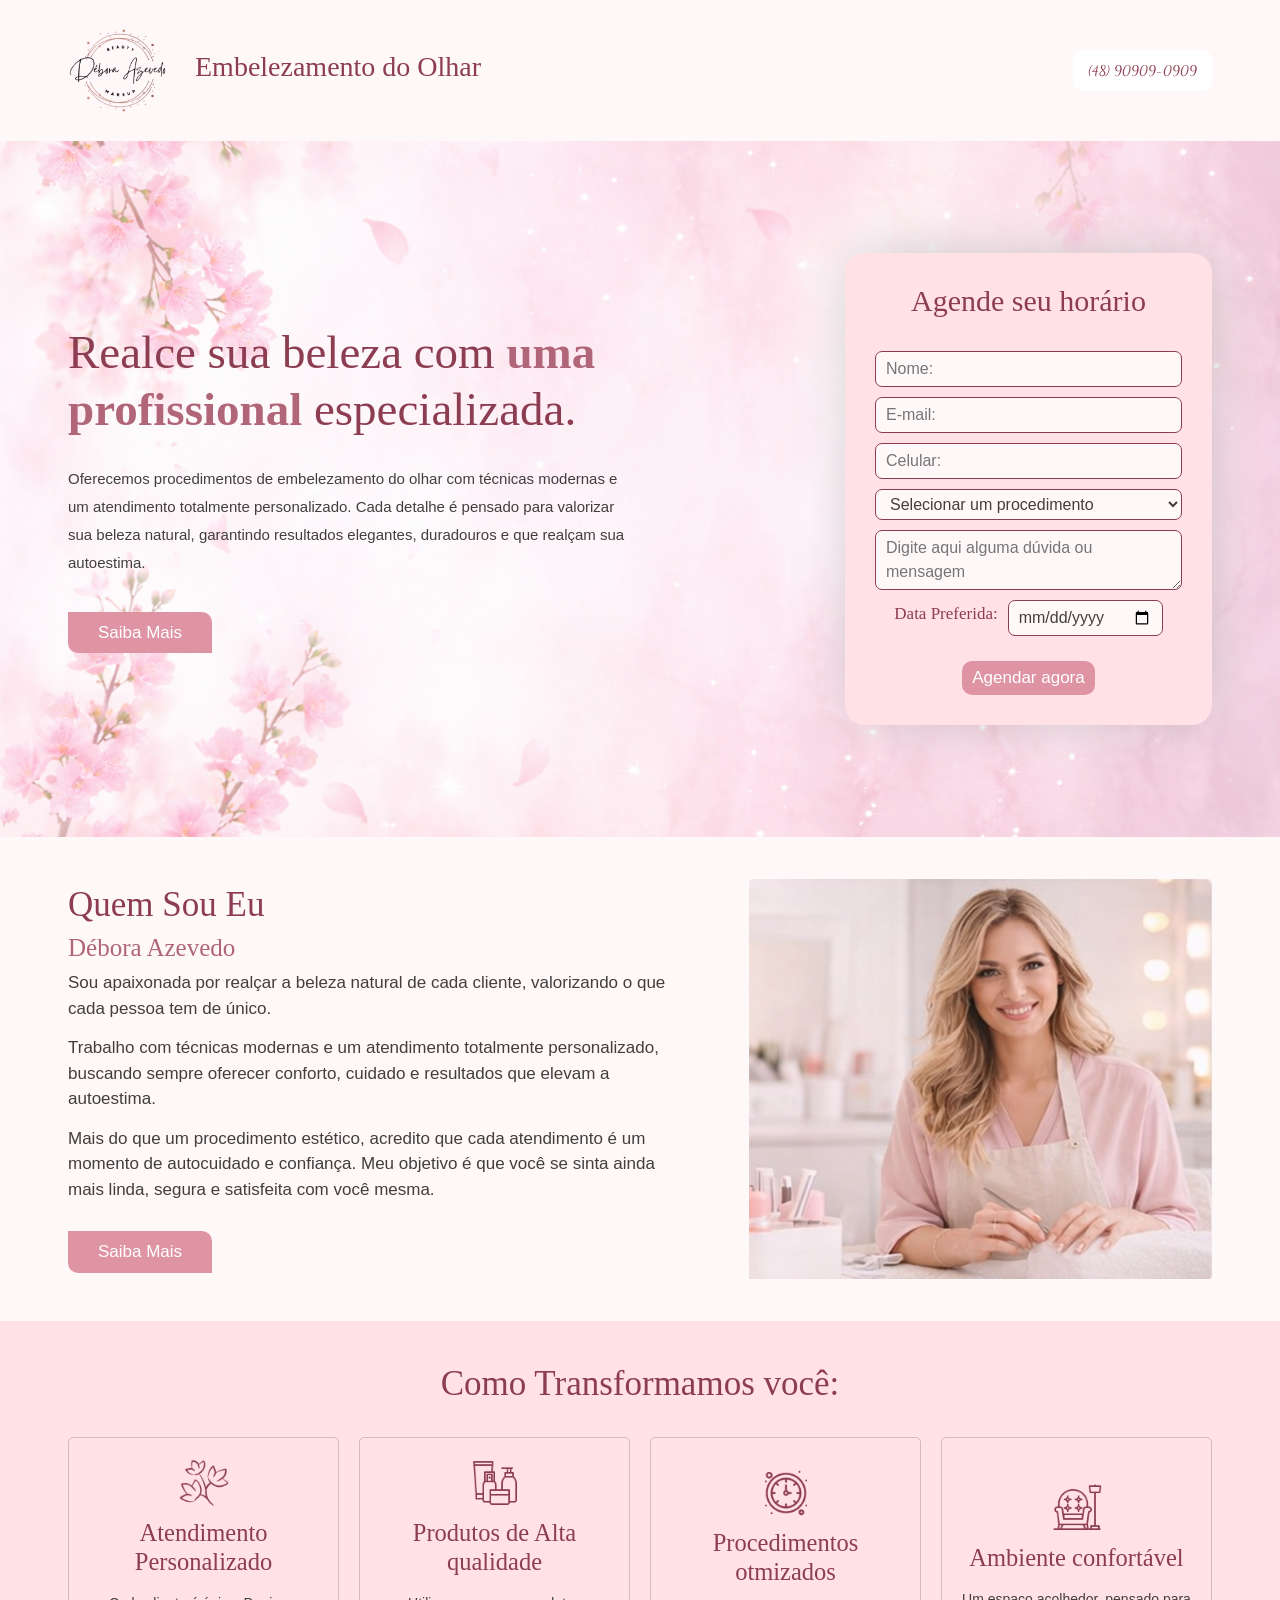
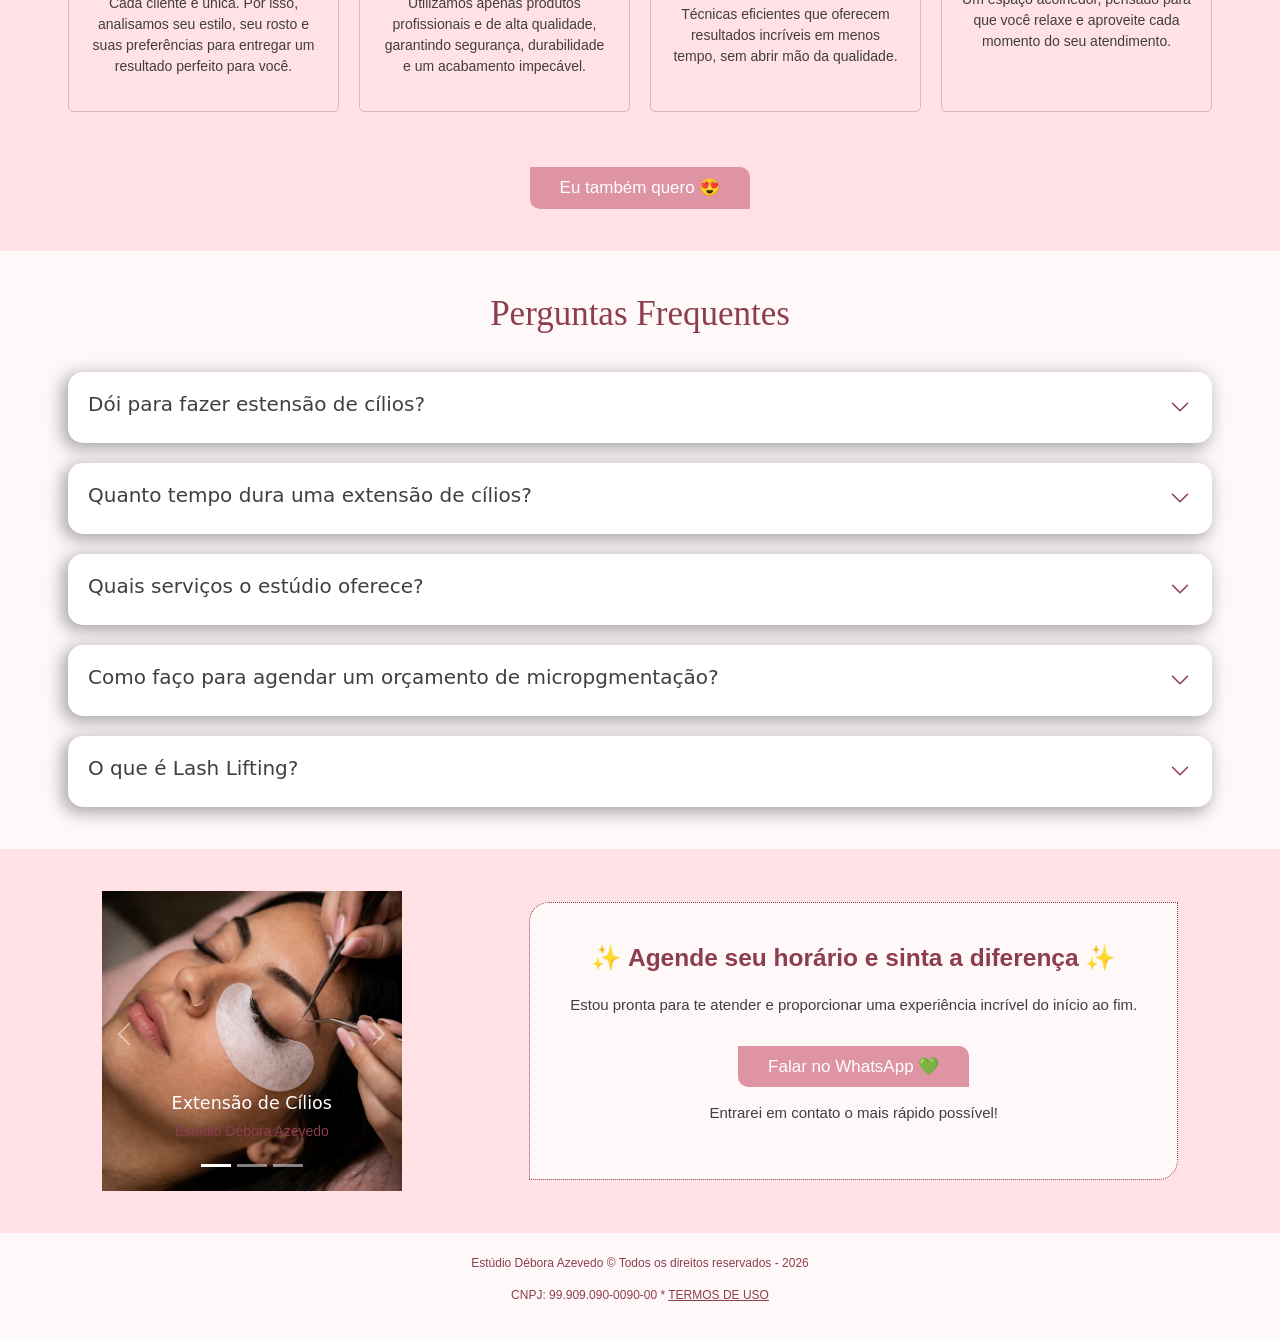
==== index.html @ c3d56dce "reorganizei as páginas" ====
<!DOCTYPE html>
<html lang="pt-br">

<head>
    <meta charset="UTF-8">
    <meta name="viewport" content="width=device-width, initial-scale=1.0">
    <!-- descrição do site -->
    <meta name="description" content="Estúdio de beleza especializado em cuidados pessoais e autoestima">
    <!-- meta de palavras chave -->
    <meta name="keywords"
        content="beleza, estética, autoestima, cuidados pessoais, amor próprio, extensão de cílios, maquiagem, curso de automaquiagem,
    micropgmentação labial, micropgmentação, sobrancelha, sobrancelha com henna, design de sobrancelha, brown lamination, estúdio, estúdio maquiagem, salão, cilios, sobrancelha">
    <!-- meta de autor do site -->
    <meta name="author" content="Nicole Azevedo">

    <!-- open graph -->
    <meta property="og:title" content="Estúdio de Beleza Débora Azevedo">
    <meta property="og:description" content="Realce sua beleza com uma profissional especializada">
    <meta property="og:image"
        content="https://github.com/NickAzv16/teste-frontend-developer/assets/img/logotipo-cf.jpg">
    <meta property="og:type" content="website">
    <meta name="theme-color" content="#ff82c0">

    <!-- link para css -->
    <link rel="stylesheet" href="css/style.css">
    <!-- link para css responsivo-->
    <link rel="stylesheet" href="css/responsivo.css">

    <!-- link bootstrap -->
    <link href="https://cdn.jsdelivr.net/npm/bootstrap@5.3.8/dist/css/bootstrap.min.css" rel="stylesheet">

    <!-- integrity="sha384-sRIl4kxILFvY47J16cr9ZwB07vP4J8+LH7qKQnuqkuIAvNWLzeN8tE5YBujZqJLB" -->
    <!-- crossorigin="anonymous" -->

    <title>Estúdio Débora Azevedo</title>
</head>

<body>
    <!-- INÍCIO HEADER -->
    <header>
        <section class="alinhamento">
            <div class="logotipo">
                <img src="img/logotipo-estudio-sf.png" alt="Logotipo estúdio Débora Azevedo">
                <h2>Embelezamento do Olhar</h2>
            </div>
            <a href="#" class="telefone">(48) 90909-0909</a>
        </section>
    </header>
    <!-- FIM HEADER -->

    <!-- INÍCIO MAIN -->
    <main>
        <section class="alinhamento">
            <!-- div que armazena textos do main -->
            <div class="caixa-texto">
                <h2>Realce sua beleza com <span class="cor-diferente">uma profissional </span>especializada.</h2>
                <p>Oferecemos procedimentos de embelezamento do olhar com técnicas modernas e um atendimento totalmente
                    personalizado.
                    Cada detalhe é pensado para valorizar sua beleza natural, garantindo resultados elegantes,
                    duradouros e que realçam sua autoestima.</p>
                <a href="#"><button class="mainBtn">Saiba Mais</button></a>
            </div>
            <!-- formulário main -->
            <form action="" id="formulario">
                <h3>Agende seu horário</h3>
                <!-- inputs -->
                <div class="inputs">
                    <input required type="text" id="nome" placeholder="Nome:">
                    <input required type="email" id="email" placeholder="E-mail:">
                    <input required type="text" id="celular" placeholder="Celular:">
                    <!-- seletor de procedimentos -->
                    <div class="divComInput">
                        <!-- <h4>Selecione o Procedimento:</h4> -->
                        <select name="selecionaProcedimento" id="procedimentos">
                            <option value="">Selecionar um procedimento</option>
                            <option value="sobrancelha">Design de Sobrancelha convencional</option>
                            <option value="sobrancelhaHenna">Design de Sobrancelha com Henna</option>
                            <option value="maquiagemSocial">Maquiagem Social</option>
                            <option value="maquiagemNoiva">Maquiagem De Noiva</option>
                            <option value="extensaoCilios">Extensão de cílios</option>
                            <option value="BrowLaminationConv">Brow Lamination convencional</option>
                            <option value="BrowLaminationHenna">Brow Lamination com Henna</option>
                        </select>
                    </div>
                    <textarea name="campoMensagem" id="mensagem"
                        placeholder="Digite aqui alguma dúvida ou mensagem"></textarea>
                    <!-- div com input e titulo para escolha de data -->
                    <div class="divComInput">
                        <h4>Data Preferida:</h4><input type="date" name="dataAgendamento" id="dataAgendamento">
                    </div>
                </div>
                <a href="#" onclick="enviaForm()"><button class="mainBtn">Agendar agora</button></a>
            </form>
        </section>
    </main>
    <!-- FIM MAIN -->

    <!-- INÍCIO SEÇÃO QUEM É...-->
    <section id="secao-quem">
        <section class="alinhamento">
            <div class="caixa-texto">
                <h2 class="title">Quem Sou Eu</h2>
                <h3 class="title">Débora Azevedo</h3>
                <p>Sou apaixonada por realçar a beleza natural de cada cliente, valorizando o que cada pessoa tem de
                    único.</p>
                <p>Trabalho com técnicas modernas e um atendimento totalmente personalizado, buscando sempre oferecer
                    conforto, cuidado e resultados que elevam a autoestima.</p>
                <p>Mais do que um procedimento estético, acredito que cada atendimento é um momento de autocuidado e
                    confiança. Meu objetivo é que você se sinta ainda mais linda, segura e satisfeita com você mesma.
                </p>
                <a href="#"><button class="mainBtn">Saiba Mais</button></a>
            </div>
            <img src="img/provisoria.png" alt="Imagem da profissional Débora Azevedo">
        </section>
    </section>
    <!-- FIM SEÇÃO QUEM É...-->

    <!-- INÍCIO SEÇÃO TRANSFORMAÇÃO -->
    <section id="transformacao">
        <section class="alinhamento">
            <h2 class="title">Como Transformamos você:</h2>
            <!-- div com cards -->
            <div class="cards">
                <!-- card 1 -->
                <div class="card">
                    <img src="img/t1.png" alt="imagem do card 1">
                    <h3>Atendimento Personalizado</h3>
                    <p>Cada cliente é única. Por isso, analisamos seu estilo, seu rosto e suas preferências para
                        entregar um resultado perfeito para você.</p>
                </div>
                <!-- card 2 -->
                <div class="card">
                    <img src="img/t2.png" alt="imagem do card 2">
                    <h3>Produtos de Alta qualidade</h3>
                    <p>Utilizamos apenas produtos profissionais e de alta qualidade, garantindo segurança, durabilidade
                        e um acabamento impecável.</p>
                </div>
                <!-- card 3 -->
                <div class="card">
                    <img src="img/t3.png" alt="imagem do card 3">
                    <h3>Procedimentos otmizados</h3>
                    <p>Técnicas eficientes que oferecem resultados incríveis em menos tempo, sem abrir mão da qualidade.
                    </p>
                </div>
                <!-- card 4 -->
                <div class="card">
                    <img src="img/t4.png" alt="imagem do card 4">
                    <h3>Ambiente confortável</h3>
                    <p>Um espaço acolhedor, pensado para que você relaxe e aproveite cada momento do seu atendimento.
                    </p>
                </div>
            </div>
            <a href="#"><button class="mainBtn">Eu também quero 😍</button></a>
        </section>
    </section>

    <!-- FIM SEÇÃO TRANSFORMAÇÃO -->

    <!-- INÍCIO SEÇÃO FAQ -->
    <section id="secao-faq">
        <section class="alinhamento">
            <h2 class="title">Perguntas Frequentes</h2>
            <div class="faq">

                <!-- caixa pergunta 1 -->
                <div class="caixaPergunta">
                    <div class="pergunta" onclick="clicarPergunta(this)">
                        <h3>Dói para fazer estensão de cílios?</h3>
                        <img class="setaPergunta seta" src="img/seta.png" alt="setinha pra baixo">
                    </div>
                    <div class="resposta">
                        <p>Não! O procedimento é totalmente indolor.
                            Você permanece de olhos fechados durante toda a aplicação, em um ambiente confortável e
                            relaxante. Muitas clientes, inclusive, aproveitam para descansar durante o atendimento.</p>
                    </div>
                </div>

                <!-- caixa pergunta 2 -->
                <div class="caixaPergunta">
                    <div class="pergunta" onclick="clicarPergunta(this)">
                        <h3>Quanto tempo dura uma extensão de cílios?</h3>
                        <img class="setaPergunta seta" src="img/seta.png" alt="setinha pra baixo">
                    </div>
                    <div class="resposta">
                        <p>A durabilidade varia de acordo com os cuidados e o ciclo natural dos seus cílios, mas
                            geralmente dura entre 3 a 5 semanas.
                            Para manter o efeito sempre bonito, recomendamos manutenções periódicas.</p>
                    </div>
                </div>

                <!-- caixa pergunta 3 -->
                <div style="width:100%;" class="caixaPergunta">
                    <div class="pergunta" onclick="clicarPergunta(this)">
                        <h3>Quais serviços o estúdio oferece?</h3>
                        <img class="setaPergunta seta" src="img/seta.png" alt="setinha pra baixo">
                    </div>
                    <div class="resposta">
                        <p>Oferecemos procedimentos especializados para realçar sua beleza natural, como:</p>
                        <p>• Extensão de cílios</p>
                        <p>• Lash lifting</p>
                        <p>• Design de sobrancelhas</p>
                        <p>• Micropigmentação</p>
                        <p>• Maquiagem profissional</p>
                        <p>Cada atendimento é personalizado de acordo com seu estilo e preferência.</p>
                    </div>
                </div>

                <!-- caixa pergunta 4 -->
                <div class="caixaPergunta">
                    <div class="pergunta" onclick="clicarPergunta(this)">
                        <h3>Como faço para agendar um orçamento de micropgmentação?</h3>
                        <img class="setaPergunta seta" src="img/seta.png" alt="setinha pra baixo">
                    </div>
                    <div class="resposta">
                        <p>Você pode agendar de forma simples através do formulário no site ou entrando em contato pelo
                            WhatsApp.
                            Assim, conseguimos entender melhor o que você deseja e te orientar da melhor forma antes do
                            procedimento.</p>
                    </div>
                </div>

                <!-- caixa pergunta 5 -->
                <div class="caixaPergunta">
                    <div class="pergunta" onclick="clicarPergunta(this)">
                        <h3>O que é Lash Lifting?</h3>
                        <img class="setaPergunta seta" src="img/seta.png" alt="setinha pra baixo">
                    </div>
                    <div class="resposta">
                        <p>O Lash Lifting é um procedimento que eleva e curva os cílios naturais, proporcionando um
                            efeito mais alongado e destacado, sem a necessidade de extensão.
                            É ideal para quem busca um olhar mais marcante de forma natural.</p>
                    </div>
                </div>
            </div>
        </section>
    </section>
    <!-- FIM SEÇÃO FAQ -->

    <!-- INICIO SEÇÃO ULTIMA-CHAMADA -->
    <section class="ultimaChamada">
        <section class="alinhamento">
            <!-- carrossel do portifólio -->
            <div class="carrossel">
                <div id="carouselExampleCaptions" class="carousel slide">
                    <div class="carousel-indicators">
                        <button type="button" data-bs-target="#carouselExampleCaptions" data-bs-slide-to="0"
                            class="active" aria-current="true" aria-label="Slide 1"></button>
                        <button type="button" data-bs-target="#carouselExampleCaptions" data-bs-slide-to="1"
                            aria-label="Slide 2"></button>
                        <button type="button" data-bs-target="#carouselExampleCaptions" data-bs-slide-to="2"
                            aria-label="Slide 3"></button>
                    </div>
                    <!-- imagem 1 do carrosel -->
                    <div class="carousel-inner">
                        <div class="carousel-item active">
                            <img src="img/p1.png" class="d-block w-100"
                                alt="imagem de um procedimento de extensão de cílios">
                            <div class="carousel-caption d-none d-md-block">
                                <h5>Extensão de Cílios</h5>
                                <p class="p-carrossel">Estúdio Débora Azevedo</p>
                            </div>
                        </div>
                        <!-- imagem 2 -->
                        <div class="carousel-item">
                            <img src="img/p2.png" class="d-block w-100"
                                alt="imagem de um procedimento de Design de Sobrancelha">
                            <div class="carousel-caption d-none d-md-block">
                                <h5>Design de Sobrancelha</h5>
                                <p class="p-carrossel">Estúdio Débora Azevedo</p>
                            </div>
                        </div>
                        <!-- imagem 3 -->
                        <div class="carousel-item">
                            <img src="img/p3.png" class="d-block w-100"
                                alt="imagem de um procedimento de Maquiagem profissional">
                            <div class="carousel-caption d-none d-md-block">
                                <h5>Maquiagem profissional</h5>
                                <p class="p-carrossel">Estúdio Débora Azevedo</p>
                            </div>

                        </div>
                    </div>
                    <button class="carousel-control-prev" type="button" data-bs-target="#carouselExampleCaptions"
                        data-bs-slide="prev">
                        <p class="carousel-control-prev-icon" aria-hidden="true"></p>
                        <p class="visually-hidden">Previous</p>
                    </button>
                    <button class="carousel-control-next" type="button" data-bs-target="#carouselExampleCaptions"
                        data-bs-slide="next">
                        <p class="carousel-control-next-icon" aria-hidden="true"></p>
                        <p class="visually-hidden">Next</p>
                    </button>
                </div>
            </div>

            <div class="caixaTexto">
                <h3>✨ Agende seu horário e sinta a diferença ✨</h3>
                <p>Estou pronta para te atender e proporcionar uma experiência incrível do início ao fim.</p>
                <a href="#"><button class="mainBtn">Falar no WhatsApp 💚</button></a>
                <p>Entrarei em contato o mais rápido possível!</p>
            </div>

        </section>
        </div>







    </section>
    <!-- FIM SEÇÃO ULTIMA-CHAMADA -->

    <!-- INÍCIO RODAPÉ -->
    <footer>
        <section class="alinhamento">
            <p>Estúdio Débora Azevedo © Todos os direitos reservados - 2026</p>
            <p>CNPJ: 99.909.090-0090-00 * <a href="#">TERMOS DE USO</a></p>
        </section>
    </footer>
    <!-- FIM RODAPÉ -->

    <script src="js/script.js"></script>

    <!-- Script do bootstrap -->
    <script src="https://cdn.jsdelivr.net/npm/bootstrap@5.3.8/dist/js/bootstrap.bundle.min.js"
        integrity="sha384-FKyoEForCGlyvwx9Hj09JcYn3nv7wiPVlz7YYwJrWVcXK/BmnVDxM+D2scQbITxI"
        crossorigin="anonymous"></script>

</body>

</html>
---- css/style.css ----
@import url('https://fonts.googleapis.com/css2?family=Dancing+Script:wght@400..700&display=swap');

* {
    margin: 0;
    padding: 0;
    outline: 0;
    box-sizing: border-box;
    font-size: 14px;
}

/* root de cor */
:root {
    --rosaClaro: #fff8f9;
    --rosaMedio: #b06678;
    --rosaEscuro: #8d3d51;
    --rosaForm: #ffe1e6;
    --rosaBtn: #DF94A3;
    --cinza: #423e3e;
}

/* root de fonte family */
:root {
    --cursiva: "Dancing Script", cursive;
    --titulo: "Playfair Display", serif;
    --texto: "Poppins", sans-serif;
}

body {
    p {
        font-family: var(--texto);
        color: var(--cinza);
    }

    h1,
    h2 {
        font-family: var(--titulo);
    }
}

/* configurando seção de alinhamento */
.alinhamento {
    width: 100%;
    max-width: 1200px;
    padding: 3rem 2rem;
    margin: 0 auto;
}

/* INÍCIO HEADER */
header {
    background-color: var(--rosaClaro);

    .alinhamento {
        display: flex;
        justify-content: space-between;
        align-items: center;
        padding-top: 2rem;
        padding-bottom: 2rem;

        .logotipo {
            display: flex;
            align-items: center;
            gap: 2rem;
            color: var(--rosaEscuro);
            font-family: var(--cursiva);
            font-size: 13px;

            img {
                height: 85px;
            }
        }

        .telefone {
            text-decoration: none;
            font-family: var(--cursiva);
            font-weight: 400;
            background: white;
            padding: 10px 15px;
            border-radius: 10px;
            color: var(--rosaEscuro);
            transition: transform 0.4s ease;

            &:hover {
                transform: translateY(-5px);
            }
        }


    }
}

/* FIM HEADER */

/* INÍCIO MAIN */
main {
    background-image: url(../img/5.png);
    background-position: center;
    background-repeat: no-repeat;
    background-size: cover;
    padding-top: 5rem;
    padding-bottom: 5rem;

    .alinhamento {
        display: flex;
        justify-content: space-between;
        align-items: center;

        .caixa-texto {
            max-width: 50%;
            display: flex;
            flex-direction: column;
            gap: 1.5rem;
            align-items: start;

            h2 {
                font-size: 47px;
                color: var(--rosaEscuro);
            }

            p {
                line-height: 2rem;
                font-size: 15px;
            }

            .cor-diferente {
                font-size: 47px;
                color: var(--rosaMedio);
                font-weight: 600;
            }
        }

        #formulario {
            display: flex;
            flex-direction: column;
            background-color: var(--rosaForm);
            text-align: center;
            padding: 30px;
            border-radius: 20px;
            gap: 25px;
            box-shadow: 3px -1px 56px -10px rgba(169, 169, 169, 0.75);
            -webkit-box-shadow: 3px -1px 56px -10px rgba(169, 169, 169, 0.75);
            -moz-box-shadow: 3px -1px 56px -10px rgba(169, 169, 169, 0.75);

            h3 {
                font-family: var(--titulo);
                font-size: 30px;
                color: var(--rosaEscuro);
            }

            .inputs {

                display: flex;
                flex-direction: column;
                gap: 10px;
                /* align-items: center; */

                h4 {
                    font-family: var(--titulo);
                    font-size: 17px;
                    color: var(--rosaEscuro);
                }

                input,
                textarea,
                select,
                option {
                    background-color: var(--rosaClaro);
                    font-family: var(--texto);
                    color: var(--cinza);
                    font-size: 16px;
                    border: 1px solid var(--rosaEscuro);
                    padding: 5px 10px;
                    border-radius: 7px;
                    cursor: pointer;
                }

                .divComInput {
                    display: flex;
                    /* flex-direction: column;  */
                    align-items: center;
                    justify-content: center;
                    gap: 10px;
                }
            }

            .mainBtn {
                border-radius: 10px;
                padding: 4px 10px;
                font-size: 17px;
            }


        }
    }
}

.mainBtn {
    border: none;
    font-size: 17px;
    background: var(--rosaBtn);
    color: white;
    font-family: var(--texto);
    font-weight: 400;
    padding: 8px 30px;
    border-radius: 0 10px 0 10px;
}


/* FIM MAIN */

/* INÍCIO SEÇÃO QUEM SOMOS */
#secao-quem {
    background-color: var(--rosaClaro);

    .alinhamento {
        display: flex;
        justify-content: space-around;
        align-items: center;
        gap: 80px;

        .caixa-texto {
            display: flex;
            flex-direction: column;

            h2 {
                font-size: 35px;
            }

            h3 {
                font-size: 25px;
                color: var(--rosaMedio);
            }

            p {
                font-family: var(--texto);
                font-size: 17px;
                color: var(--cinza);
            }

            button {
                margin-top: 15px;
            }

        }

        img {
            height: 400px;
        }
    }

}

.title {
    font-size: 30px;
    font-family: var(--titulo);
    color: var(--rosaEscuro);

}

/* FIM SEÇÃO QUEM SOMOS */

/* INÍCIO SEÇÃO TRANSFORMAÇÃO */
#transformacao {
    background-color: var(--rosaForm);

    .alinhamento {
        display: flex;
        flex-direction: column;
        gap: 25px;
        text-align: center;

        h2 {
            font-size: 35px;
        }

        .cards {
            /* display: flex;
            flex-wrap: wrap;
            gap: 5%;
            justify-content: center;
            padding: 10px 0; */
            display: grid;
            grid-template-columns: repeat(auto-fit, minmax(15rem, 1fr));
            gap: 20px;

            .card {
                /* width: 200px; */
                display: flex;
                flex-direction: column;
                gap: 10px;
                justify-content: center;
                align-items: center;
                background: transparent;
                padding: 20px;
                transition: transform ease 0.5s;

                &:hover {
                    cursor: pointer;
                    transform: translateY(-10px);
                    box-shadow: -2px -2px 52px -8px rgba(252, 252, 252, 0.75);
                    -webkit-box-shadow: -2px -2px 52px -8px rgba(252, 252, 252, 0.75);
                    -moz-box-shadow: -2px -2px 52px -8px rgba(252, 252, 252, 0.75);
                }

                h3 {
                    color: var(--rosaEscuro);
                    font-family: var(--titulo);
                }

                p {
                    font-family: var(--texto);
                    color: var(--cinza);
                }

                img {
                    width: 50px;
                }
            }

        }

        .mainBtn {
            margin-top: 30px;
            transition: 0.3s ease;

            &:hover {
                transform: scale(1.05);
            }
        }
    }
}


/* FIM SEÇÃO TRANSFORMAÇÃO */

/* INÍCIO SEÇÃO FAQ */
#secao-faq {
    background-color: var(--rosaClaro);

    .alinhamento {

        display: flex;
        flex-direction: column;
        justify-content: center;
        align-items: center;
        gap: 30px;

        h2 {
            font-size: 35px;
        }

        .faq {
            display: flex;
            flex-direction: column;
            justify-content: center;
            align-items: center;
            gap: 20px;

            .caixaPergunta {
                background: white;
                padding: 20px;
                border-radius: 15px;
                box-shadow: -4px 4px 16px 2px rgba(109, 109, 109, 0.57);
                -webkit-box-shadow: -4px 4px 16px 2px rgba(109, 109, 109, 0.57);
                -moz-box-shadow: -4px 4px 16px 2px rgba(109, 109, 109, 0.57);

                .pergunta {
                    display: flex;
                    justify-content: space-between;
                }

                h3 {
                    font-size: 20px;
                    color: var(--cinza);
                }

                .resposta {
                    p {
                        color: var(--cinza);
                        font-size: 16px;
                    }
                }
            }
        }
    }
}

/* FIM SEÇÃO FAQ */

/* INÍCIO ANIMAÇÃO FAQ */
.pergunta {
    display: flex;
    align-items: center;

    &:hover {
        cursor: pointer;
    }
}

.resposta {
    height: 0;
    margin: 0;
    padding: 0;
    opacity: 0;
    overflow: hidden;
    transition: opacity .3s;
}

.aberto {
    height: 100%;
    opacity: 1;
}

/* pra seta girar pra cima e pra baixo */
.caixaPergunta:has(.girar) .seta {
    transform: rotate(180deg);
}

.seta {
    /* Animação pra seta girar */
    transition: transform .2s linear;
}

/* FIM ANIMAÇÃO FAQ */



/* INÍCIO SEÇÃO ÚLTIMA CHAMADA */
.ultimaChamada {
    background-color: var(--rosaForm);

    .alinhamento {
        display: flex;
        justify-content: space-around;
        align-items: center;
        gap: 60px;



        .carrossel {
            max-width: 30%;
        }

        img {
            height: 300px;
            width: 300px;
        }

        .caixaTexto {
            background-color: var(--rosaClaro);
            padding: 40px;
            border-radius: 20px 0 20px 0;
            border: 1px dotted var(--rosaEscuro);
            display: flex;
            flex-direction: column;
            justify-content: center;
            align-items: center;
            gap: 15px;
            flex-wrap: wrap;

            h3 {
                font-family: var(--texto);
                color: var(--rosaEscuro);
                font-weight: bold;

            }

            p {
                font-family: var(--texto);
                color: var(--cinza);
                font-size: 15px;
            }

            .mainBtn {
                transition: 0.3s ease;

                &:hover {
                    transform: scale(1.05);
                }
            }
        }
    }
}

.carousel-item .active {
    img {
        height: 100px;
        width: 100px;
    }
}

.p-carrossel {
    color: var(--rosaEscuro);
}

/* FIM SEÇÃO ÚLTIMA CHAMADA */

/* INÍCIO RODAPÉ */
footer {
    background-color: #FFF8F9;

    .alinhamento {
        text-align: center;
        padding: 1.5rem 0;

        p {
            color: var(--rosaEscuro);
            font-size: 12px;
        }

        a {
            color: var(--rosaEscuro);
            font-size: 12px;
        }
    }
}



/* FIM RODAPÉ */
---- css/responsivo.css ----
/* Responsividade para um celular grande*/
@media (max-width:480px) {

    /* header */
    header {
        .alinhamento {
            .logotipo {
                h2 {

                    font-size: 15px;
                }

                img {
                    height: 70px;
                }

            }

            .telefone {
                font-size: 13px;
            }
        }
    }

    /* main */
    main {
        .alinhamento {
            flex-direction: column;
            gap: 3.5rem;

            .caixa-texto {
                max-width: 100%;
                justify-content: center;
                text-align: center;
                align-items: center;
            }
        }
    }

    /* seção quem */
    #secao-quem {
        .alinhamento {
            flex-direction: column;
            text-align: center;

            img {
                height: 300px;
            }
        }
    }

    /* seção ultima chamada */
    .ultimaChamada {
        .alinhamento {
            flex-direction: column;
            justify-content: center;
            align-items: center;

            .carrossel {
                max-width: 100%;
            }
        }
    }
}

/* Responsividade para tablets */
@media (min-width:481px) and (max-width:850px) {

    /* header */
    header {
        .alinhamento {
            justify-content: center;
            gap: 20px;
        }
    }

    /* seção quem */
    #secao-quem {
        .alinhamento {
            /* flex-direction: column; */
            justify-content: center;
            text-align: center;

            .caixa-texto {
                padding: 0 1.5rem;
                gap: 0.5rem;

                p {
                    font-size: 15px;
                }
            }

            img {
                height: 300px;
            }
        }
    }

    /* seção ultima chamada */
    .ultimaChamada {
        .alinhamento {
            flex-direction: column;
            justify-content: center;
            align-items: center;

            .carrossel {
                max-width: 100%;
            }
        }
    }
}
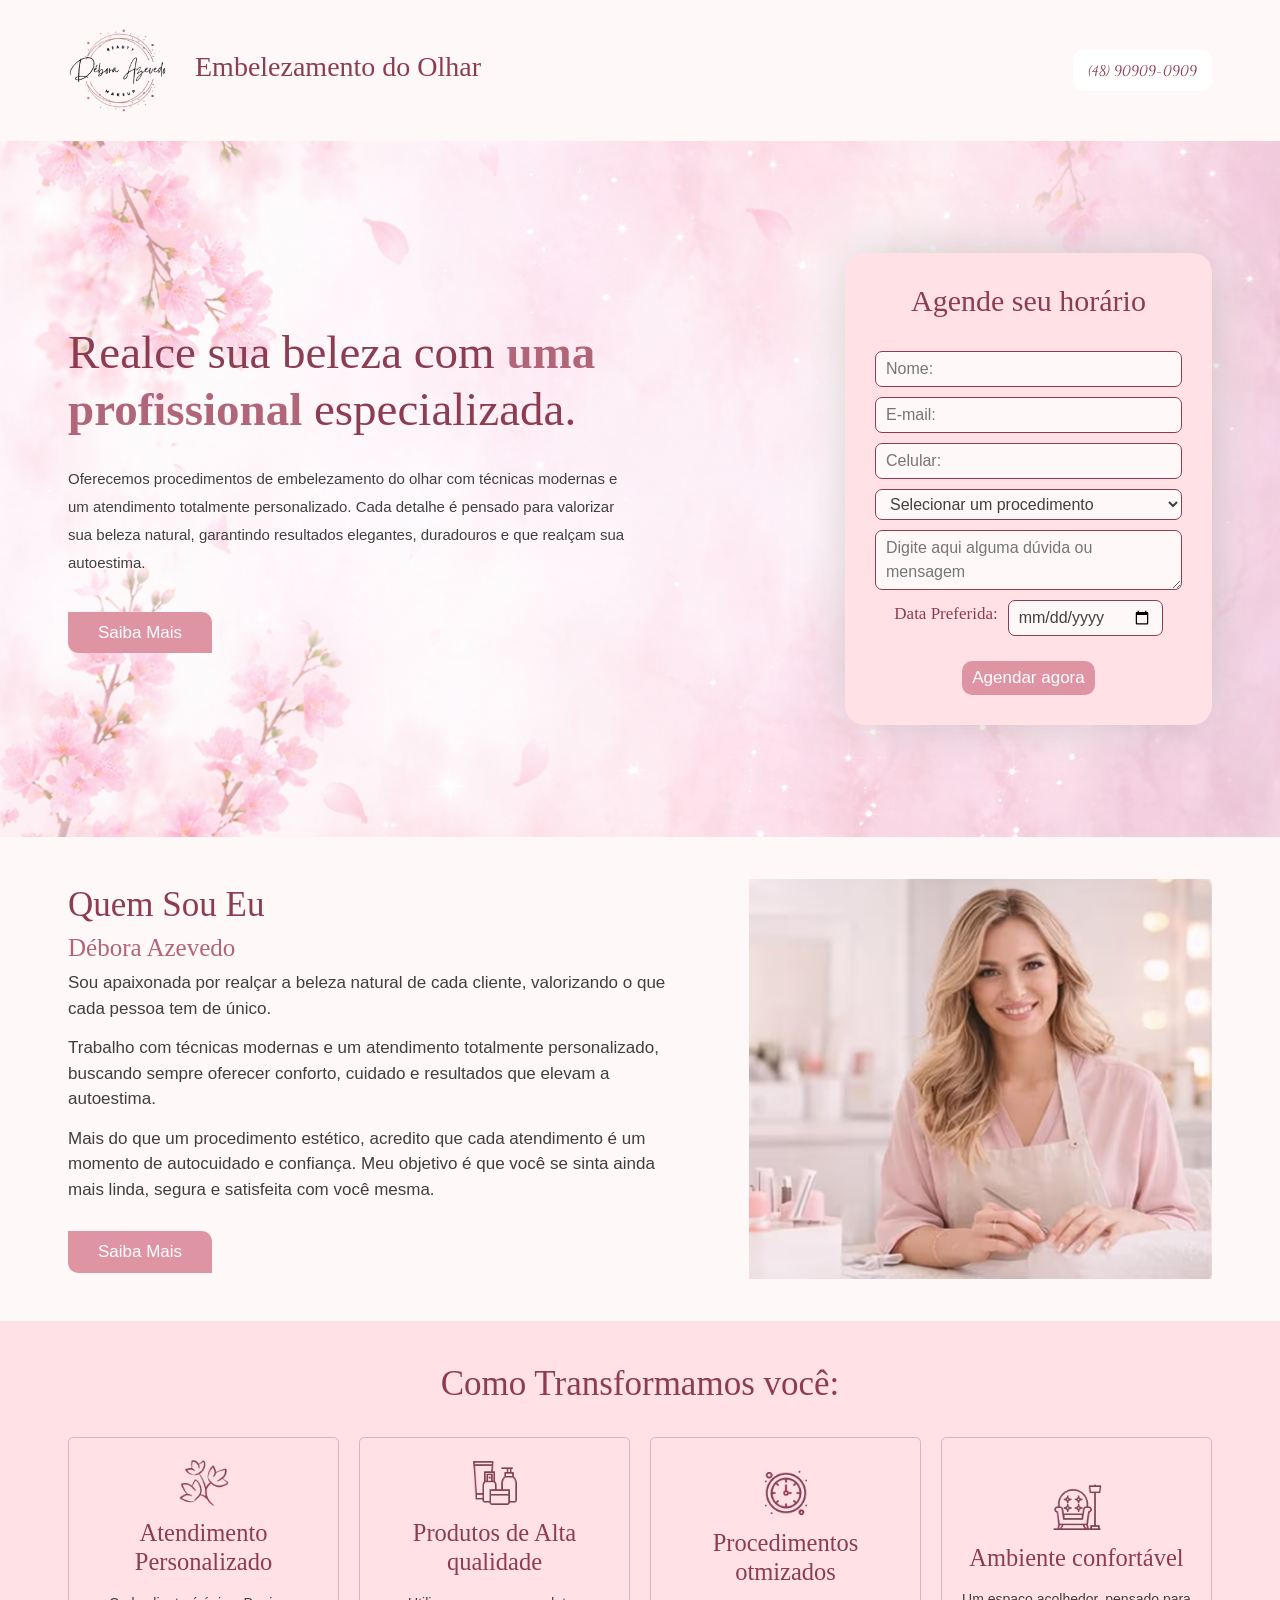
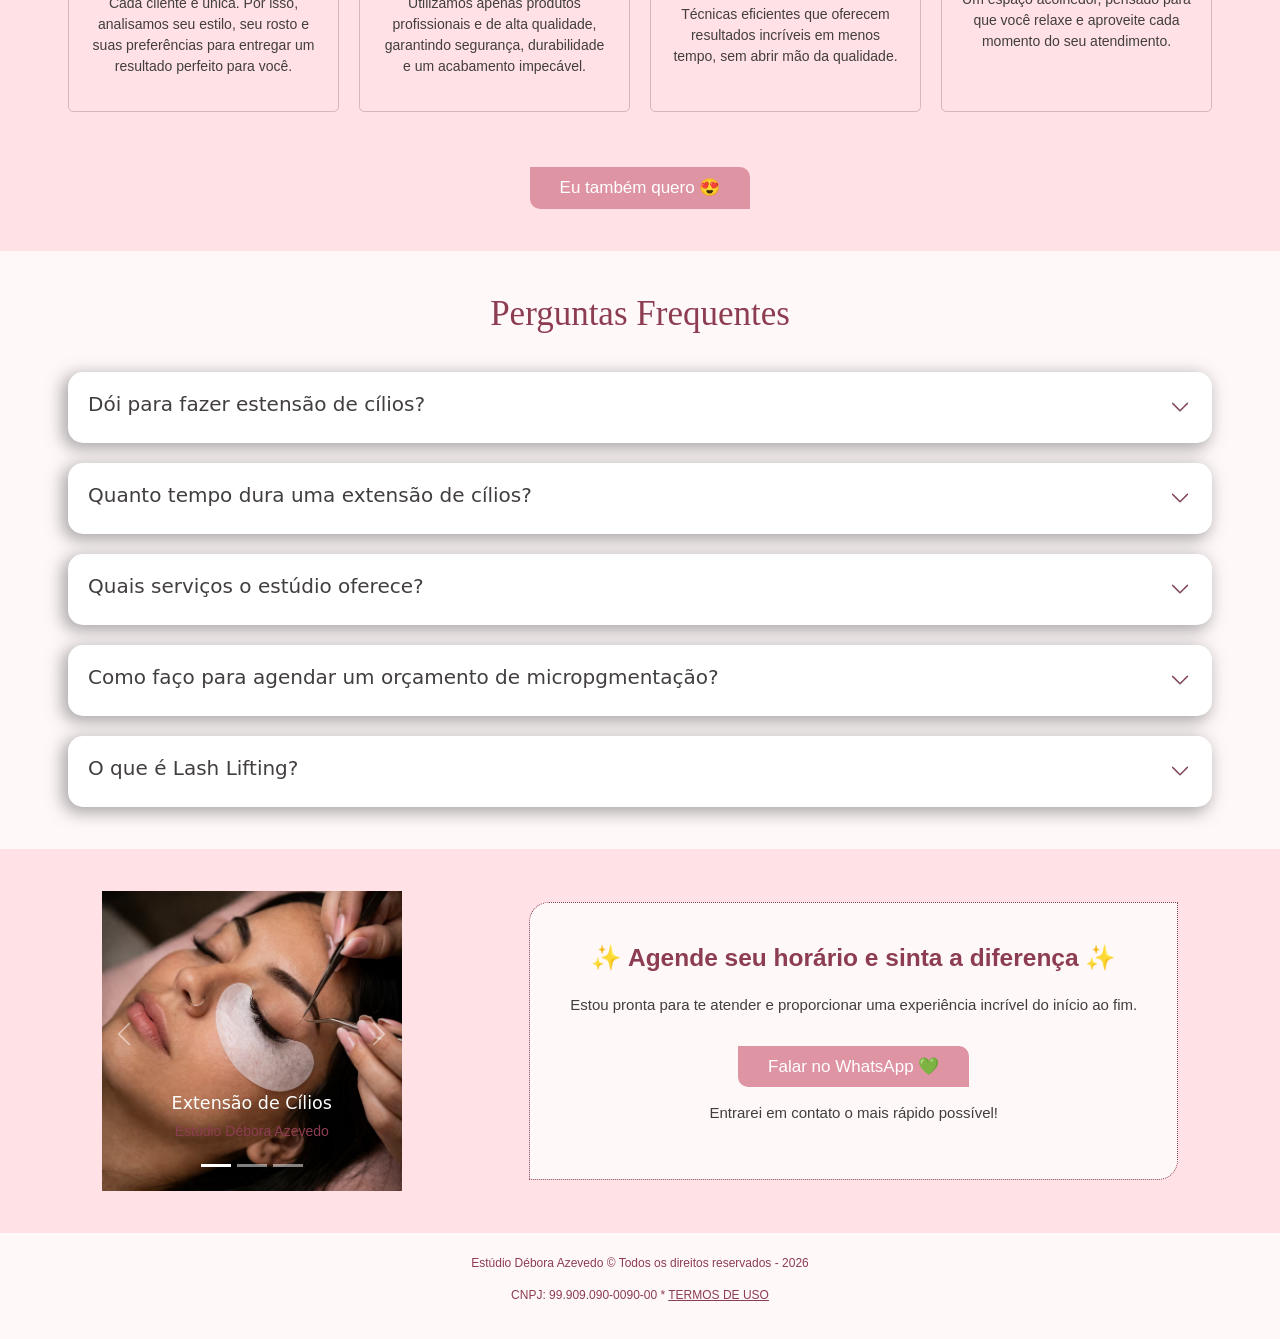
==== commit ea75362a: "fiz algumas alterações finais" ====
--- a/index.html
+++ b/index.html
@@ -16,8 +16,6 @@
     <!-- open graph -->
     <meta property="og:title" content="Estúdio de Beleza Débora Azevedo">
     <meta property="og:description" content="Realce sua beleza com uma profissional especializada">
-    <meta property="og:image"
-        content="https://github.com/NickAzv16/teste-frontend-developer/assets/img/logotipo-cf.jpg">
     <meta property="og:type" content="website">
     <meta name="theme-color" content="#ff82c0">
 
@@ -25,12 +23,11 @@
     <link rel="stylesheet" href="css/style.css">
     <!-- link para css responsivo-->
     <link rel="stylesheet" href="css/responsivo.css">
+    <!-- link para favicon -->
+    <link rel="icon" href="img/logotipo-cf.avif">
 
     <!-- link bootstrap -->
     <link href="https://cdn.jsdelivr.net/npm/bootstrap@5.3.8/dist/css/bootstrap.min.css" rel="stylesheet">
-
-    <!-- integrity="sha384-sRIl4kxILFvY47J16cr9ZwB07vP4J8+LH7qKQnuqkuIAvNWLzeN8tE5YBujZqJLB" -->
-    <!-- crossorigin="anonymous" -->
 
     <title>Estúdio Débora Azevedo</title>
 </head>
@@ -40,7 +37,7 @@
     <header>
         <section class="alinhamento">
             <div class="logotipo">
-                <img src="img/logotipo-estudio-sf.png" alt="Logotipo estúdio Débora Azevedo">
+                <img src="img/logotipo-estudio-sf.avif" alt="Logotipo estúdio Débora Azevedo">
                 <h2>Embelezamento do Olhar</h2>
             </div>
             <a href="#" class="telefone">(48) 90909-0909</a>
@@ -70,7 +67,6 @@
                     <input required type="text" id="celular" placeholder="Celular:">
                     <!-- seletor de procedimentos -->
                     <div class="divComInput">
-                        <!-- <h4>Selecione o Procedimento:</h4> -->
                         <select name="selecionaProcedimento" id="procedimentos">
                             <option value="">Selecionar um procedimento</option>
                             <option value="sobrancelha">Design de Sobrancelha convencional</option>
@@ -110,7 +106,7 @@
                 </p>
                 <a href="#"><button class="mainBtn">Saiba Mais</button></a>
             </div>
-            <img src="img/provisoria.png" alt="Imagem da profissional Débora Azevedo">
+            <img src="img/provisoria.avif" alt="Imagem da profissional Débora Azevedo">
         </section>
     </section>
     <!-- FIM SEÇÃO QUEM É...-->
@@ -123,28 +119,28 @@
             <div class="cards">
                 <!-- card 1 -->
                 <div class="card">
-                    <img src="img/t1.png" alt="imagem do card 1">
+                    <img src="img/t1.avif" alt="imagem do card 1">
                     <h3>Atendimento Personalizado</h3>
                     <p>Cada cliente é única. Por isso, analisamos seu estilo, seu rosto e suas preferências para
                         entregar um resultado perfeito para você.</p>
                 </div>
                 <!-- card 2 -->
                 <div class="card">
-                    <img src="img/t2.png" alt="imagem do card 2">
+                    <img src="img/t2.avif" alt="imagem do card 2">
                     <h3>Produtos de Alta qualidade</h3>
                     <p>Utilizamos apenas produtos profissionais e de alta qualidade, garantindo segurança, durabilidade
                         e um acabamento impecável.</p>
                 </div>
                 <!-- card 3 -->
                 <div class="card">
-                    <img src="img/t3.png" alt="imagem do card 3">
+                    <img src="img/t3.avif" alt="imagem do card 3">
                     <h3>Procedimentos otmizados</h3>
                     <p>Técnicas eficientes que oferecem resultados incríveis em menos tempo, sem abrir mão da qualidade.
                     </p>
                 </div>
                 <!-- card 4 -->
                 <div class="card">
-                    <img src="img/t4.png" alt="imagem do card 4">
+                    <img src="img/t4.avif" alt="imagem do card 4">
                     <h3>Ambiente confortável</h3>
                     <p>Um espaço acolhedor, pensado para que você relaxe e aproveite cada momento do seu atendimento.
                     </p>
@@ -166,7 +162,7 @@
                 <div class="caixaPergunta">
                     <div class="pergunta" onclick="clicarPergunta(this)">
                         <h3>Dói para fazer estensão de cílios?</h3>
-                        <img class="setaPergunta seta" src="img/seta.png" alt="setinha pra baixo">
+                        <img class="setaPergunta seta" src="img/seta.avif" alt="setinha pra baixo">
                     </div>
                     <div class="resposta">
                         <p>Não! O procedimento é totalmente indolor.
@@ -179,7 +175,7 @@
                 <div class="caixaPergunta">
                     <div class="pergunta" onclick="clicarPergunta(this)">
                         <h3>Quanto tempo dura uma extensão de cílios?</h3>
-                        <img class="setaPergunta seta" src="img/seta.png" alt="setinha pra baixo">
+                        <img class="setaPergunta seta" src="img/seta.avif" alt="setinha pra baixo">
                     </div>
                     <div class="resposta">
                         <p>A durabilidade varia de acordo com os cuidados e o ciclo natural dos seus cílios, mas
@@ -192,7 +188,7 @@
                 <div style="width:100%;" class="caixaPergunta">
                     <div class="pergunta" onclick="clicarPergunta(this)">
                         <h3>Quais serviços o estúdio oferece?</h3>
-                        <img class="setaPergunta seta" src="img/seta.png" alt="setinha pra baixo">
+                        <img class="setaPergunta seta" src="img/seta.avif" alt="setinha pra baixo">
                     </div>
                     <div class="resposta">
                         <p>Oferecemos procedimentos especializados para realçar sua beleza natural, como:</p>
@@ -209,7 +205,7 @@
                 <div class="caixaPergunta">
                     <div class="pergunta" onclick="clicarPergunta(this)">
                         <h3>Como faço para agendar um orçamento de micropgmentação?</h3>
-                        <img class="setaPergunta seta" src="img/seta.png" alt="setinha pra baixo">
+                        <img class="setaPergunta seta" src="img/seta.avif" alt="setinha pra baixo">
                     </div>
                     <div class="resposta">
                         <p>Você pode agendar de forma simples através do formulário no site ou entrando em contato pelo
@@ -223,7 +219,7 @@
                 <div class="caixaPergunta">
                     <div class="pergunta" onclick="clicarPergunta(this)">
                         <h3>O que é Lash Lifting?</h3>
-                        <img class="setaPergunta seta" src="img/seta.png" alt="setinha pra baixo">
+                        <img class="setaPergunta seta" src="img/seta.avif" alt="setinha pra baixo">
                     </div>
                     <div class="resposta">
                         <p>O Lash Lifting é um procedimento que eleva e curva os cílios naturais, proporcionando um
@@ -253,7 +249,7 @@
                     <!-- imagem 1 do carrosel -->
                     <div class="carousel-inner">
                         <div class="carousel-item active">
-                            <img src="img/p1.png" class="d-block w-100"
+                            <img src="img/p1.avif" class="d-block w-100"
                                 alt="imagem de um procedimento de extensão de cílios">
                             <div class="carousel-caption d-none d-md-block">
                                 <h5>Extensão de Cílios</h5>
@@ -262,7 +258,7 @@
                         </div>
                         <!-- imagem 2 -->
                         <div class="carousel-item">
-                            <img src="img/p2.png" class="d-block w-100"
+                            <img src="img/p2.avif" class="d-block w-100"
                                 alt="imagem de um procedimento de Design de Sobrancelha">
                             <div class="carousel-caption d-none d-md-block">
                                 <h5>Design de Sobrancelha</h5>
@@ -271,7 +267,7 @@
                         </div>
                         <!-- imagem 3 -->
                         <div class="carousel-item">
-                            <img src="img/p3.png" class="d-block w-100"
+                            <img src="img/p3.avif" class="d-block w-100"
                                 alt="imagem de um procedimento de Maquiagem profissional">
                             <div class="carousel-caption d-none d-md-block">
                                 <h5>Maquiagem profissional</h5>
@@ -303,12 +299,6 @@
         </section>
         </div>
 
-
-
-
-
-
-
     </section>
     <!-- FIM SEÇÃO ULTIMA-CHAMADA -->
 
@@ -321,6 +311,7 @@
     </footer>
     <!-- FIM RODAPÉ -->
 
+    <!-- script js -->
     <script src="js/script.js"></script>
 
     <!-- Script do bootstrap -->
